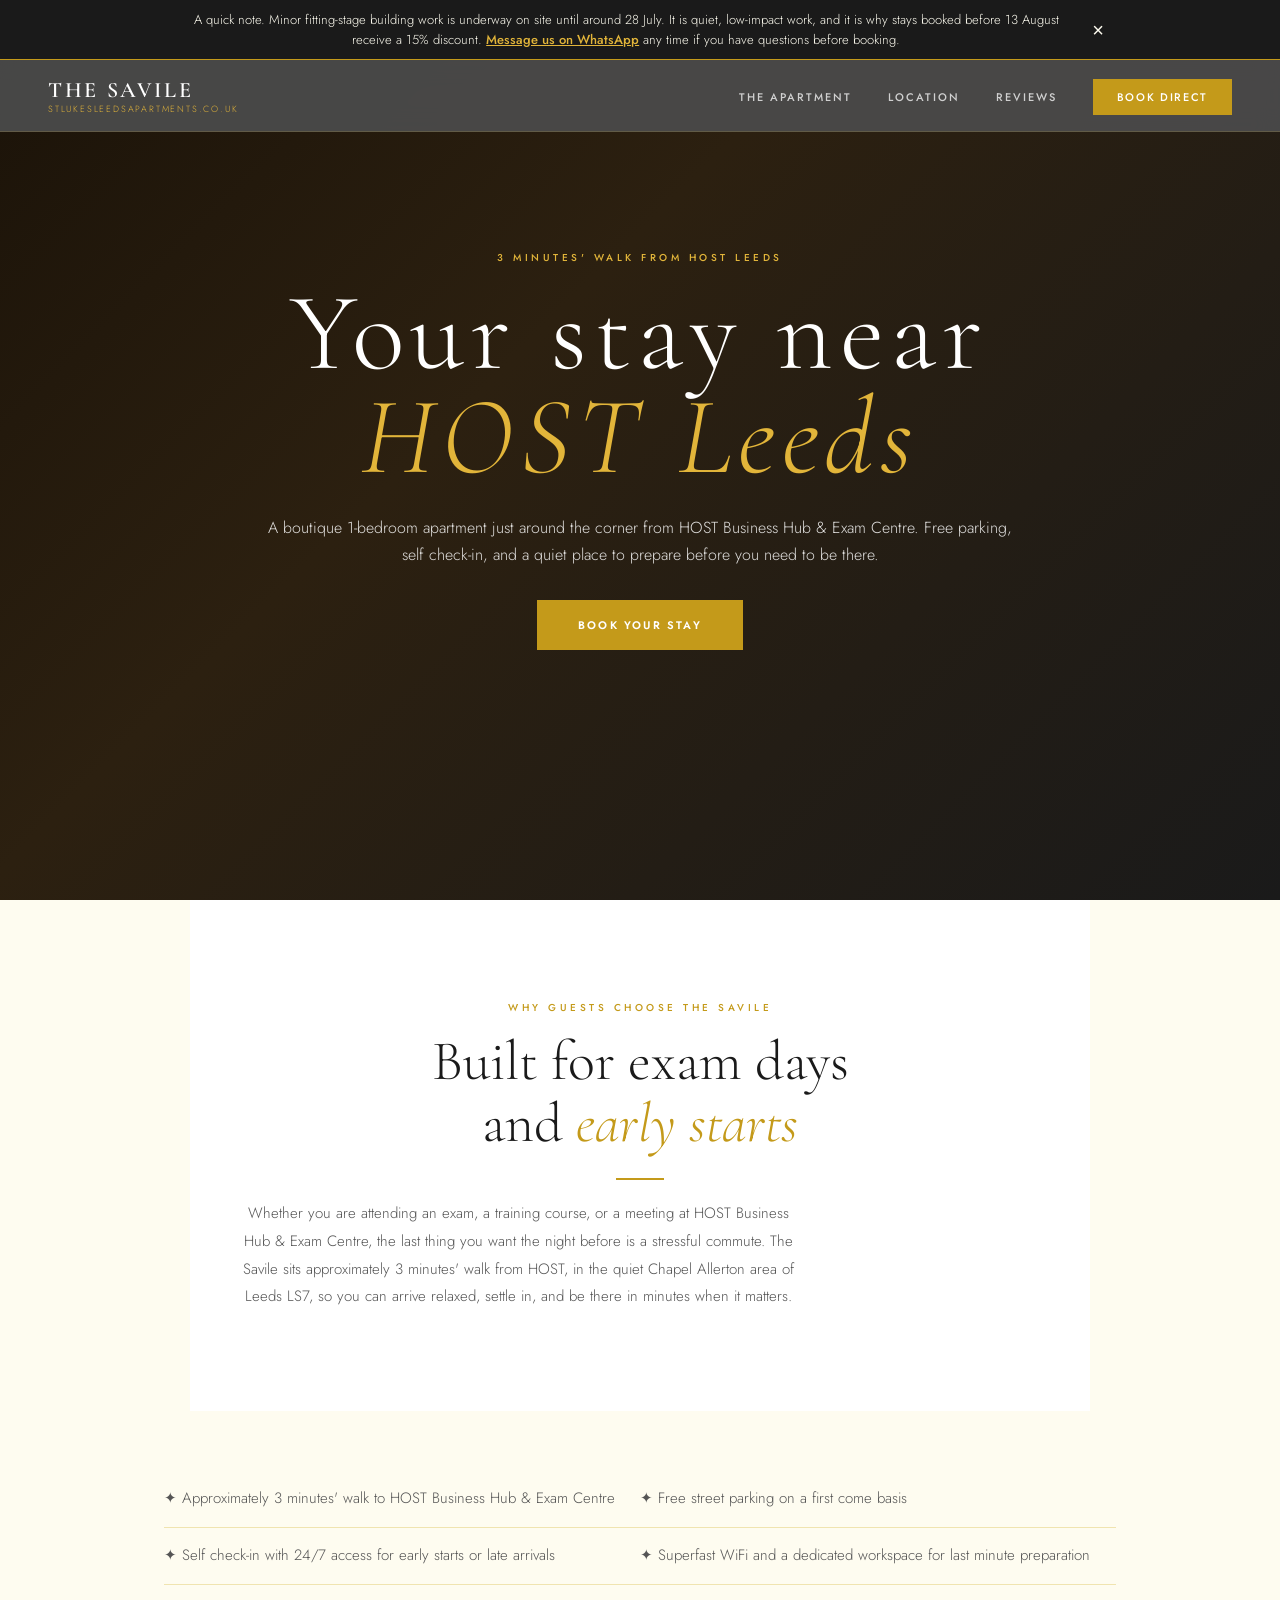
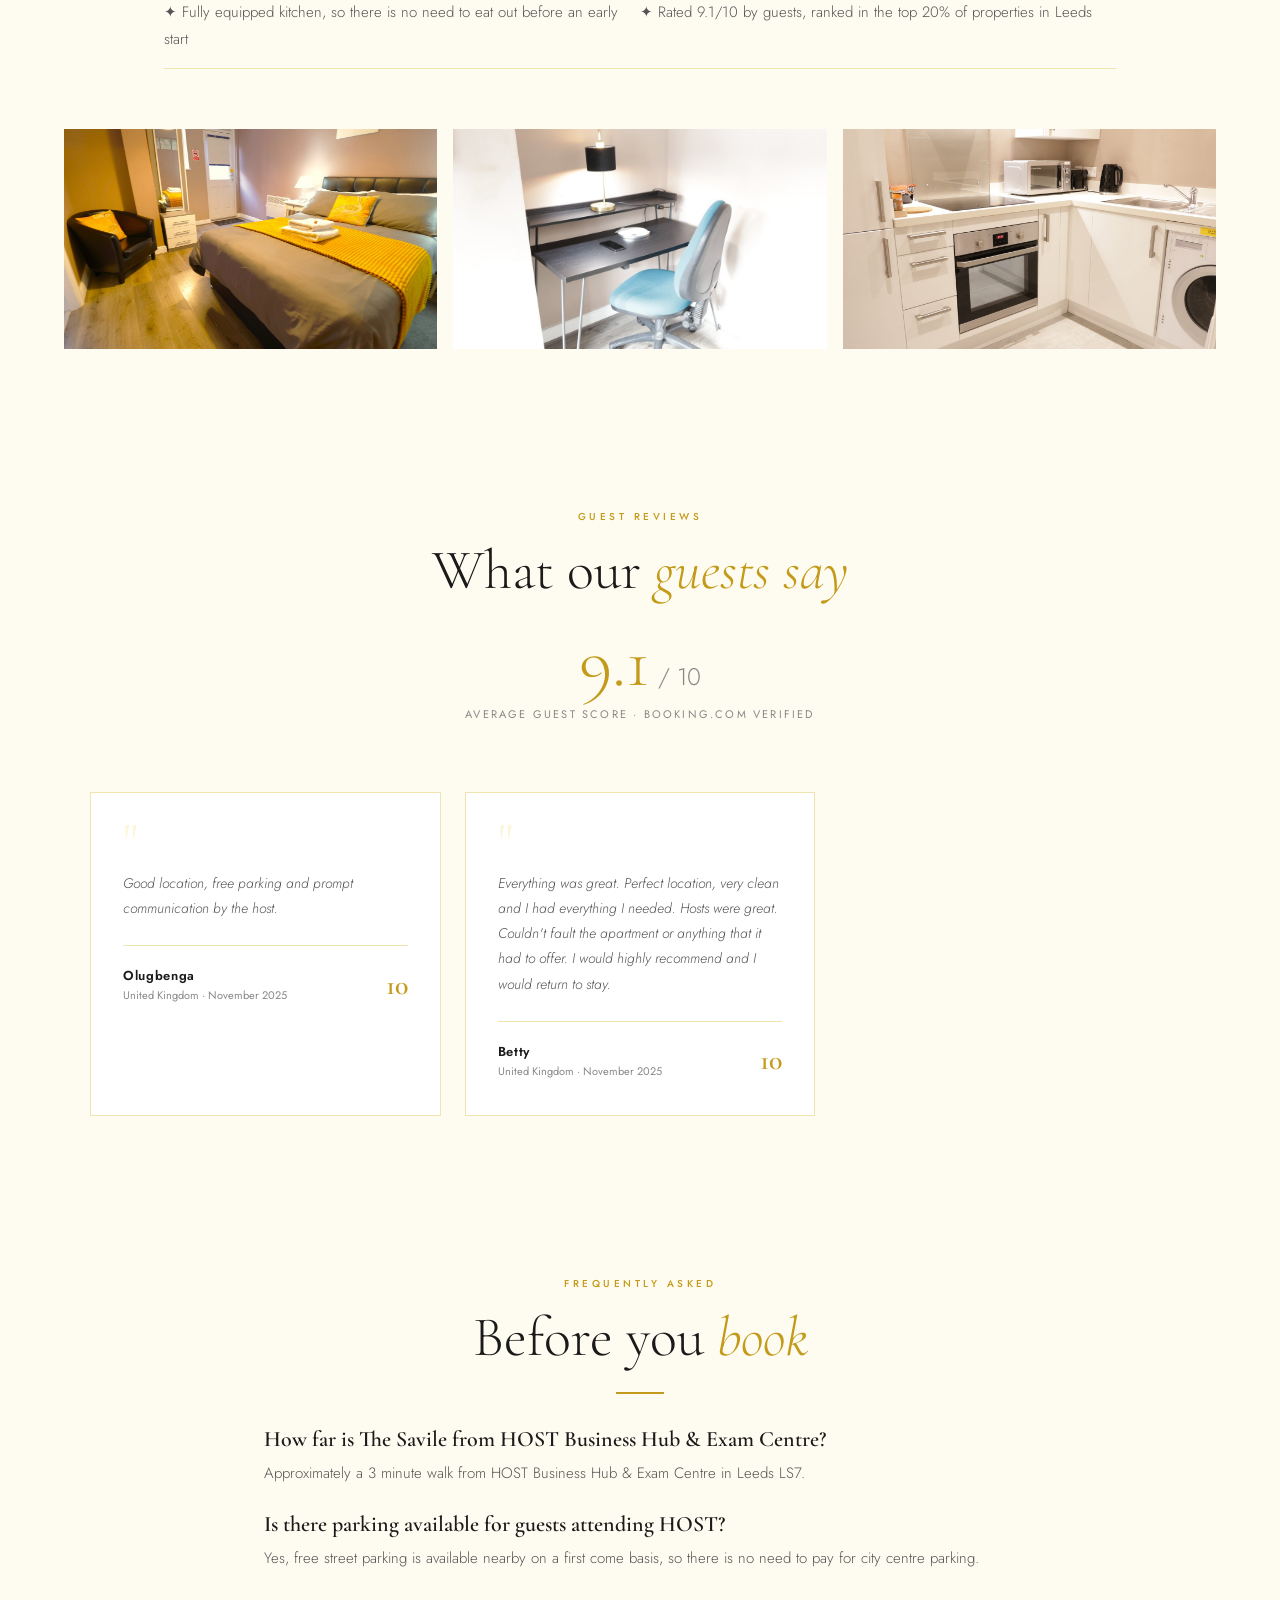
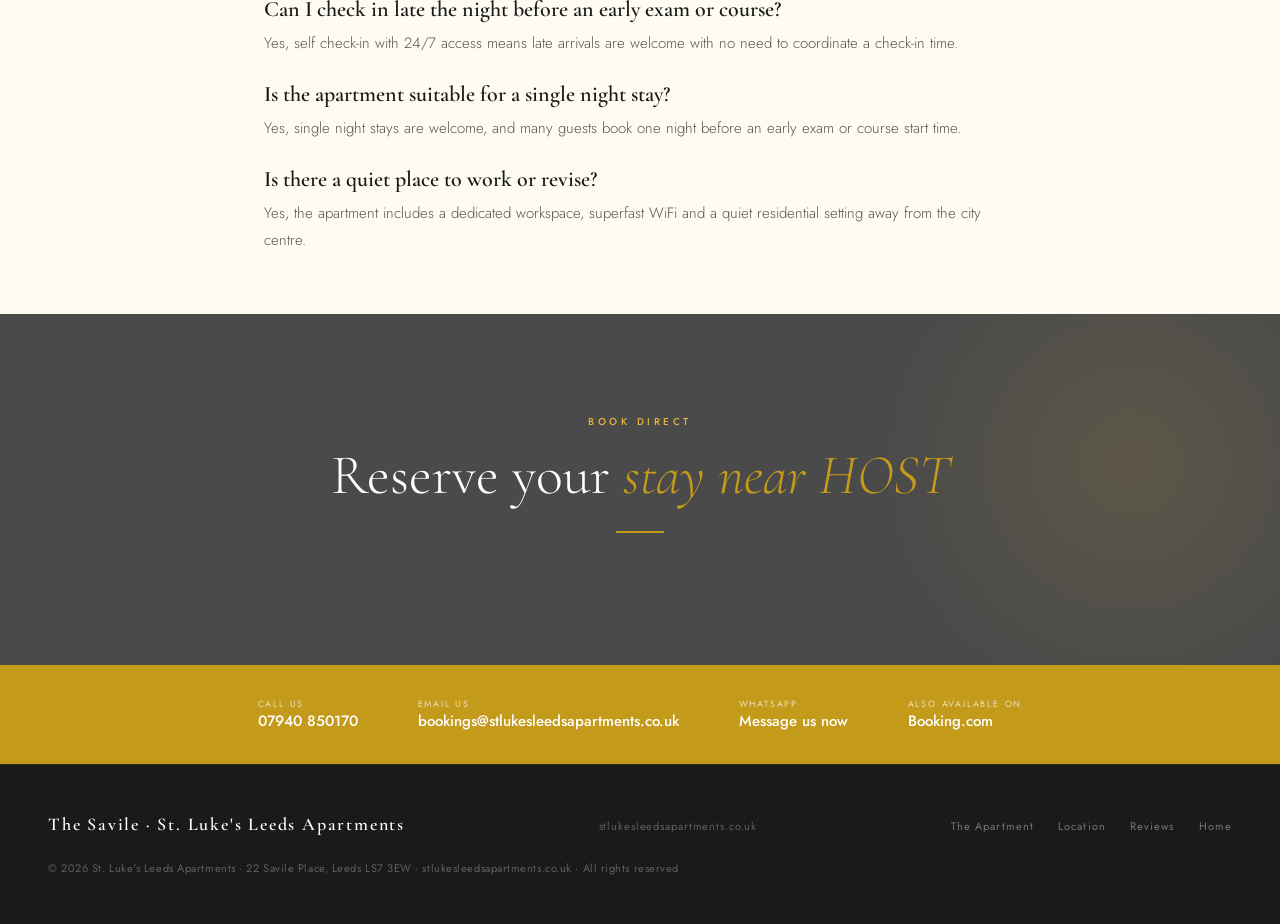
==== host-leeds-accommodation.html @ 324cbce0 "Add files via upload" ====
<!DOCTYPE html>
<html lang="en">
<head>
<meta charset="UTF-8">
<meta name="viewport" content="width=device-width, initial-scale=1.0">
<meta name="google-site-verification" content="F4OeQBArFEx5T6tCrjqbGAZXtgonyizNaEL13MpQkyQ" />
<link rel="canonical" href="https://www.stlukesleedsapartments.co.uk/host-leeds-accommodation.html">
<meta name="robots" content="index, follow">
<meta property="og:title" content="Best Apartment Near HOST Leeds | The Savile">
<meta property="og:description" content="Boutique 1-bed apartment just 3 minutes' walk from HOST Business Hub & Exam Centre, Leeds. Free parking, self check-in, superfast WiFi. Book direct for the best rate.">
<meta property="og:type" content="website">
<meta property="og:url" content="https://www.stlukesleedsapartments.co.uk/host-leeds-accommodation.html">
<meta property="og:image" content="https://www.stlukesleedsapartments.co.uk/images/hero.jpg">
<meta name="twitter:card" content="summary_large_image">
<meta name="twitter:title" content="Best Apartment Near HOST Leeds | The Savile">
<meta name="twitter:description" content="3 minutes' walk from HOST Business Hub & Exam Centre. Free parking, self check-in. Book direct.">
<meta name="keywords" content="accommodation near HOST Leeds, apartment near HOST Business Hub, HOST exam centre Leeds accommodation, Leeds LS7 apartment, The Savile Leeds">
<title>Best Apartment Near HOST Leeds | Free Parking | The Savile</title>
<meta name="description" content="Staying at HOST Business Hub & Exam Centre in Leeds? The Savile is a boutique 1-bed apartment 3 minutes' walk away, with free parking, self check-in and superfast WiFi. Book direct for the best rate.">
<link rel="preconnect" href="https://fonts.googleapis.com">
<link href="https://fonts.googleapis.com/css2?family=Cormorant+Garamond:ital,wght@0,300;0,400;0,600;0,700;1,300;1,400&family=Jost:wght@300;400;500;600&display=swap" rel="stylesheet">
<link rel="stylesheet" href="styles.css">
<script type="application/ld+json">
{
  "@context": "https://schema.org",
  "@type": "FAQPage",
  "mainEntity": [
    {
      "@type": "Question",
      "name": "How far is The Savile from HOST Business Hub & Exam Centre?",
      "acceptedAnswer": { "@type": "Answer", "text": "The Savile is approximately a 3 minute walk from HOST Business Hub & Exam Centre in Leeds LS7." }
    },
    {
      "@type": "Question",
      "name": "Is there parking available for guests attending HOST?",
      "acceptedAnswer": { "@type": "Answer", "text": "Yes, free street parking is available nearby on a first come basis, so there is no need to pay for a car park in the city centre." }
    },
    {
      "@type": "Question",
      "name": "Can I check in late the night before an early exam or course at HOST?",
      "acceptedAnswer": { "@type": "Answer", "text": "Yes, The Savile uses self check-in with 24/7 access, so late arrivals are welcome and there is no need to coordinate a check-in time with a host." }
    },
    {
      "@type": "Question",
      "name": "Is the apartment suitable for a single night stay before a course or exam?",
      "acceptedAnswer": { "@type": "Answer", "text": "Yes, single night stays are welcome. Many guests book one night before an early exam or course start time at HOST or nearby training providers." }
    },
    {
      "@type": "Question",
      "name": "Is there a quiet place to work or revise in the apartment?",
      "acceptedAnswer": { "@type": "Answer", "text": "Yes, the apartment includes a dedicated workspace, superfast WiFi and a quiet residential setting away from the city centre, making it suitable for last minute revision or remote work." }
    }
  ]
}
</script>
<script type="application/ld+json">
{
  "@context": "https://schema.org",
  "@type": "BreadcrumbList",
  "itemListElement": [
    { "@type": "ListItem", "position": 1, "name": "The Savile Leeds", "item": "https://www.stlukesleedsapartments.co.uk" },
    { "@type": "ListItem", "position": 2, "name": "Accommodation near HOST Leeds", "item": "https://www.stlukesleedsapartments.co.uk/host-leeds-accommodation.html" }
  ]
}
</script>
</head>
<body>

<!-- RENOVATION NOTICE BANNER -->
<div class="renovation-banner" id="renovationBanner">
  <p>A quick note. Minor fitting-stage building work is underway on site until around 28 July. It is quiet, low-impact work, and it is why stays booked before 13 August receive a 15% discount. <a href="https://wa.me/447940850170">Message us on WhatsApp</a> any time if you have questions before booking.</p>
  <button class="renovation-banner-close" onclick="closeRenovationBanner()" aria-label="Close notice">&times;</button>
</div>

<!-- NAVIGATION -->
<nav>
  <div class="nav-brand">
    <span class="nav-brand-main">The Savile</span>
    <span class="nav-brand-sub">stlukesleedsapartments.co.uk</span>
  </div>
  <ul class="nav-links">
    <li><a href="index.html#about">The Apartment</a></li>
    <li><a href="index.html#location">Location</a></li>
    <li><a href="index.html#reviews">Reviews</a></li>
    <li><a href="#book" class="nav-cta">Book Direct</a></li>
  </ul>
</nav>

<!-- HERO -->
<section class="hero" id="home">
  <div class="hero-bg"></div>
  <div style="position:relative;z-index:2;text-align:center;max-width:800px;padding:0 24px;">
    <p class="section-eyebrow" style="color:var(--gold-light);">3 Minutes' Walk From HOST Leeds</p>
    <h1 class="hero-title">Your stay near<br><em>HOST Leeds</em></h1>
    <p style="font-size:16px;font-weight:300;color:rgba(255,255,255,0.85);margin-top:20px;line-height:1.7;">A boutique 1-bedroom apartment just around the corner from HOST Business Hub &amp; Exam Centre. Free parking, self check-in, and a quiet place to prepare before you need to be there.</p>
    <a href="#book" class="btn-primary" style="margin-top:32px;display:inline-block;">Book Your Stay</a>
  </div>
</section>

<!-- INTRO -->
<div class="about" id="about" style="grid-template-columns:1fr;max-width:900px;margin:0 auto;text-align:center;">
  <div>
    <p class="section-eyebrow">Why Guests Choose The Savile</p>
    <h2 class="section-title">Built for exam days<br>and <em>early starts</em></h2>
    <div class="gold-rule" style="margin:20px auto;"></div>
    <p class="section-body">Whether you are attending an exam, a training course, or a meeting at HOST Business Hub &amp; Exam Centre, the last thing you want the night before is a stressful commute. The Savile sits approximately 3 minutes' walk from HOST, in the quiet Chapel Allerton area of Leeds LS7, so you can arrive relaxed, settle in, and be there in minutes when it matters.</p>
  </div>
</div>

<!-- BENEFITS -->
<section style="max-width:1000px;margin:0 auto;padding:60px 24px;">
  <ul style="list-style:none;padding:0;margin:0;display:grid;grid-template-columns:repeat(2,1fr);gap:0;">
    <li style="font-size:15px;font-weight:300;line-height:1.85;color:var(--mid);padding:14px 0;border-bottom:1px solid var(--border);">✦ Approximately 3 minutes' walk to HOST Business Hub &amp; Exam Centre</li>
    <li style="font-size:15px;font-weight:300;line-height:1.85;color:var(--mid);padding:14px 0;border-bottom:1px solid var(--border);">✦ Free street parking on a first come basis</li>
    <li style="font-size:15px;font-weight:300;line-height:1.85;color:var(--mid);padding:14px 0;border-bottom:1px solid var(--border);">✦ Self check-in with 24/7 access for early starts or late arrivals</li>
    <li style="font-size:15px;font-weight:300;line-height:1.85;color:var(--mid);padding:14px 0;border-bottom:1px solid var(--border);">✦ Superfast WiFi and a dedicated workspace for last minute preparation</li>
    <li style="font-size:15px;font-weight:300;line-height:1.85;color:var(--mid);padding:14px 0;border-bottom:1px solid var(--border);">✦ Fully equipped kitchen, so there is no need to eat out before an early start</li>
    <li style="font-size:15px;font-weight:300;line-height:1.85;color:var(--mid);padding:14px 0;border-bottom:1px solid var(--border);">✦ Rated 9.1/10 by guests, ranked in the top 20% of properties in Leeds</li>
  </ul>
</section>

<!-- GALLERY STRIP -->
<section style="max-width:1200px;margin:0 auto;padding:0 24px 60px;">
  <div style="display:grid;grid-template-columns:repeat(3,1fr);gap:16px;">
    <img src="images/gallery-bedroom.jpg" alt="Bedroom at The Savile Leeds" style="width:100%;height:220px;object-fit:cover;">
    <img src="images/gallery-workspace.jpg" alt="Workspace at The Savile Leeds" style="width:100%;height:220px;object-fit:cover;">
    <img src="images/gallery-kitchen.jpg" alt="Kitchen at The Savile Leeds" style="width:100%;height:220px;object-fit:cover;">
  </div>
</section>

<!-- REVIEWS SNIPPET -->
<section class="reviews-section" id="reviews">
  <div class="reviews-header">
    <p class="section-eyebrow">Guest Reviews</p>
    <h2 class="section-title">What our <em>guests say</em></h2>
    <div class="reviews-score">
      <span class="reviews-score-num">9.1</span>
      <span class="reviews-score-max">/ 10</span>
    </div>
    <p class="reviews-label">Average Guest Score · Booking.com Verified</p>
  </div>
  <div class="reviews-grid">
    <div class="review-card">
      <span class="review-quote">"</span>
      <p class="review-text">Good location, free parking and prompt communication by the host.</p>
      <div class="review-footer">
        <div>
          <div class="review-author">Olugbenga</div>
          <div class="review-meta">United Kingdom · November 2025</div>
        </div>
        <div class="review-score">10</div>
      </div>
    </div>
    <div class="review-card">
      <span class="review-quote">"</span>
      <p class="review-text">Everything was great. Perfect location, very clean and I had everything I needed. Hosts were great. Couldn't fault the apartment or anything that it had to offer. I would highly recommend and I would return to stay.</p>
      <div class="review-footer">
        <div>
          <div class="review-author">Betty</div>
          <div class="review-meta">United Kingdom · November 2025</div>
        </div>
        <div class="review-score">10</div>
      </div>
    </div>
  </div>
</section>

<!-- FAQ -->
<section style="max-width:800px;margin:0 auto;padding:60px 24px;">
  <p class="section-eyebrow" style="text-align:center;">Frequently Asked</p>
  <h2 class="section-title" style="text-align:center;">Before you <em>book</em></h2>
  <div class="gold-rule" style="margin:20px auto 32px;"></div>

  <div style="margin-bottom:24px;">
    <h3 style="font-family:'Cormorant Garamond',serif;font-size:22px;font-weight:600;color:var(--dark);margin-bottom:8px;">How far is The Savile from HOST Business Hub &amp; Exam Centre?</h3>
    <p style="font-size:15px;font-weight:300;line-height:1.8;color:var(--mid);">Approximately a 3 minute walk from HOST Business Hub &amp; Exam Centre in Leeds LS7.</p>
  </div>
  <div style="margin-bottom:24px;">
    <h3 style="font-family:'Cormorant Garamond',serif;font-size:22px;font-weight:600;color:var(--dark);margin-bottom:8px;">Is there parking available for guests attending HOST?</h3>
    <p style="font-size:15px;font-weight:300;line-height:1.8;color:var(--mid);">Yes, free street parking is available nearby on a first come basis, so there is no need to pay for city centre parking.</p>
  </div>
  <div style="margin-bottom:24px;">
    <h3 style="font-family:'Cormorant Garamond',serif;font-size:22px;font-weight:600;color:var(--dark);margin-bottom:8px;">Can I check in late the night before an early exam or course?</h3>
    <p style="font-size:15px;font-weight:300;line-height:1.8;color:var(--mid);">Yes, self check-in with 24/7 access means late arrivals are welcome with no need to coordinate a check-in time.</p>
  </div>
  <div style="margin-bottom:24px;">
    <h3 style="font-family:'Cormorant Garamond',serif;font-size:22px;font-weight:600;color:var(--dark);margin-bottom:8px;">Is the apartment suitable for a single night stay?</h3>
    <p style="font-size:15px;font-weight:300;line-height:1.8;color:var(--mid);">Yes, single night stays are welcome, and many guests book one night before an early exam or course start time.</p>
  </div>
  <div>
    <h3 style="font-family:'Cormorant Garamond',serif;font-size:22px;font-weight:600;color:var(--dark);margin-bottom:8px;">Is there a quiet place to work or revise?</h3>
    <p style="font-size:15px;font-weight:300;line-height:1.8;color:var(--mid);">Yes, the apartment includes a dedicated workspace, superfast WiFi and a quiet residential setting away from the city centre.</p>
  </div>
</section>

<!-- BOOKING -->
<section class="booking-section" id="book">
  <div class="booking-inner">
    <p class="section-eyebrow">Book Direct</p>
    <h2 class="section-title" style="color:var(--white);">Reserve your <em>stay near HOST</em></h2>
    <div class="gold-rule" style="margin:20px auto 32px;"></div>
    <div id="apartmentIframeAll"><script type="text/javascript" src="https://login.smoobu.com/js/Settings/BookingToolIframe.js"></script><script>BookingToolIframe.initialize({"url": "https://login.smoobu.com/en/booking-tool/iframe/1737942", "baseUrl": "https://login.smoobu.com", "target": "#apartmentIframeAll"})</script></div>
  </div>
</section>

<!-- CONTACT BAR -->
<div class="contact-bar">
  <a href="tel:07940850170" class="contact-item">
    <div>
      <span class="contact-item-label">Call us</span>
      <span class="contact-item-value">07940 850170</span>
    </div>
  </a>
  <a href="mailto:bookings@stlukesleedsapartments.co.uk" class="contact-item">
    <div>
      <span class="contact-item-label">Email us</span>
      <span class="contact-item-value">bookings@stlukesleedsapartments.co.uk</span>
    </div>
  </a>
  <a href="https://wa.me/447940850170" class="contact-item">
    <div>
      <span class="contact-item-label">WhatsApp</span>
      <span class="contact-item-value">Message us now</span>
    </div>
  </a>
  <a href="https://www.booking.com/hotel/gb/luxury-apartment-leeds-your-stay.en-gb.html" target="_blank" class="contact-item">
    <div>
      <span class="contact-item-label">Also available on</span>
      <span class="contact-item-value">Booking.com</span>
    </div>
  </a>
</div>

<!-- FOOTER -->
<footer>
  <div class="footer-brand">The Savile · St. Luke's Leeds Apartments</div>
  <div style="font-size:11px;color:rgba(255,255,255,0.3);margin-top:4px;letter-spacing:0.08em;">stlukesleedsapartments.co.uk</div>
  <ul class="footer-links">
    <li><a href="index.html#about">The Apartment</a></li>
    <li><a href="index.html#location">Location</a></li>
    <li><a href="index.html#reviews">Reviews</a></li>
    <li><a href="index.html">Home</a></li>
  </ul>
  <p class="footer-copy">&copy; 2026 St. Luke's Leeds Apartments · 22 Savile Place, Leeds LS7 3EW · stlukesleedsapartments.co.uk · All rights reserved</p>
</footer>

<script>
  function closeRenovationBanner() {
    const banner = document.getElementById('renovationBanner');
    if (banner) banner.style.display = 'none';
    const navEl = document.querySelector('nav');
    if (navEl) navEl.style.top = '0';
    try { localStorage.setItem('renovationBannerDismissed', 'true'); } catch (e) {}
  }
  document.addEventListener('DOMContentLoaded', function () {
    const banner = document.getElementById('renovationBanner');
    if (!banner) return;
    let dismissed = false;
    try { dismissed = localStorage.getItem('renovationBannerDismissed') === 'true'; } catch (e) {}
    if (dismissed) { banner.style.display = 'none'; return; }
    const navEl = document.querySelector('nav');
    if (navEl) navEl.style.top = banner.offsetHeight + 'px';
  });
</script>
</body>
</html>
---- styles.css ----
:root {
    --gold: #C49A1A;
    --gold-light: #E2B53A;
    --gold-pale: #FDF5DC;
    --dark: #1A1A1A;
    --charcoal: #4A4A4A;
    --mid: #555;
    --light: #888;
    --cream: #FEFCF0;
    --white: #FFFFFF;
    --border: #F0E4B0;
  }

  * { margin: 0; padding: 0; box-sizing: border-box; }

  html { scroll-behavior: smooth; }

  body {
    font-family: 'Jost', sans-serif;
    background: var(--cream);
    color: var(--dark);
    overflow-x: hidden;
  }

  /* ── NAVIGATION ── */
  .renovation-banner {
    position: fixed;
    top: 0; left: 0; right: 0;
    z-index: 200;
    background: var(--dark);
    border-bottom: 1px solid var(--gold);
    padding: 10px 48px;
    display: flex;
    align-items: center;
    justify-content: center;
    gap: 16px;
  }

  .renovation-banner p {
    color: var(--cream);
    font-size: 13px;
    font-weight: 300;
    line-height: 1.5;
    text-align: center;
    max-width: 900px;
    margin: 0;
  }

  .renovation-banner a {
    color: var(--gold-light);
    font-weight: 500;
    text-decoration: underline;
  }

  .renovation-banner-close {
    background: none;
    border: none;
    color: var(--cream);
    font-size: 20px;
    line-height: 1;
    cursor: pointer;
    flex-shrink: 0;
    padding: 0;
  }

  @media (max-width: 900px) {
    .renovation-banner { padding: 10px 16px; }
    .renovation-banner p { font-size: 12px; }
  }

  nav {
    position: fixed;
    top: 0; left: 0; right: 0;
    z-index: 100;
    padding: 0 48px;
    height: 72px;
    display: flex;
    align-items: center;
    justify-content: space-between;
    background: rgba(74,74,74,0.95);
    backdrop-filter: blur(12px);
    border-bottom: 1px solid rgba(201,168,76,0.2);
  }

  .nav-brand {
    display: flex;
    flex-direction: column;
    line-height: 1;
  }

  .nav-brand-main {
    font-family: 'Cormorant Garamond', serif;
    font-size: 22px;
    font-weight: 600;
    color: var(--white);
    letter-spacing: 0.12em;
    text-transform: uppercase;
  }

  .nav-brand-sub {
    font-family: 'Jost', sans-serif;
    font-size: 9px;
    font-weight: 300;
    color: var(--gold-light);
    letter-spacing: 0.2em;
    text-transform: uppercase;
    margin-top: 3px;
  }

  .nav-links {
    display: flex;
    gap: 36px;
    list-style: none;
    align-items: center;
  }

  .nav-links a {
    font-size: 11px;
    font-weight: 500;
    letter-spacing: 0.18em;
    text-transform: uppercase;
    color: rgba(255,255,255,0.75);
    text-decoration: none;
    transition: color 0.3s;
  }

  .nav-links a:hover { color: var(--gold-light); }

  .nav-cta {
    background: var(--gold) !important;
    color: var(--white) !important;
    padding: 10px 24px !important;
    letter-spacing: 0.15em !important;
    transition: background 0.3s !important;
  }

  .nav-cta:hover { background: var(--gold-light) !important; }

  /* ── HERO ── */
  .hero {
    height: 100vh;
    min-height: 700px;
    position: relative;
    display: flex;
    align-items: center;
    justify-content: center;
    overflow: hidden;
    background: var(--charcoal);
  }

  .hero-bg {
    position: absolute;
    inset: 0;
    background: linear-gradient(135deg, #1a1208 0%, #2c2010 40%, #1a1a1a 100%);
  }

  .hero-img {
    position: absolute;
    inset: 0;
    width: 100%;
    height: 100%;
    object-fit: cover;
    opacity: 0.45;
  }

  .hero-img-placeholder {
    position: absolute;
    inset: 0;
    background: linear-gradient(135deg, #2C1F05 0%, #3D2B0A 50%, #1A1208 100%);
    display: flex;
    align-items: center;
    justify-content: center;
    color: rgba(201,168,76,0.3);
    font-family: 'Jost', sans-serif;
    font-size: 13px;
    letter-spacing: 0.2em;
    text-transform: uppercase;
  }

  .hero-overlay {
    position: absolute;
    inset: 0;
    background: linear-gradient(to bottom, rgba(26,18,8,0.3) 0%, rgba(26,18,8,0.6) 100%);
  }

  .hero-content {
    position: relative;
    text-align: center;
    padding: 0 24px;
    animation: fadeUp 1.2s ease forwards;
  }

  @keyframes fadeUp {
    from { opacity: 0; transform: translateY(30px); }
    to { opacity: 1; transform: translateY(0); }
  }

  .hero-eyebrow {
    font-size: 10px;
    font-weight: 500;
    letter-spacing: 0.35em;
    text-transform: uppercase;
    color: var(--gold-light);
    margin-bottom: 20px;
  }

  .hero-title {
    font-family: 'Cormorant Garamond', serif;
    font-size: clamp(56px, 9vw, 110px);
    font-weight: 300;
    color: var(--white);
    line-height: 0.95;
    letter-spacing: 0.06em;
    margin-bottom: 24px;
  }

  .hero-title em {
    font-style: italic;
    color: var(--gold-light);
  }

  .hero-subtitle {
    font-size: 13px;
    font-weight: 300;
    letter-spacing: 0.15em;
    color: rgba(255,255,255,0.7);
    margin-bottom: 48px;
    text-transform: uppercase;
  }

  .hero-actions {
    display: flex;
    gap: 16px;
    justify-content: center;
    flex-wrap: wrap;
  }

  .btn-primary {
    display: inline-block;
    padding: 16px 40px;
    background: var(--gold);
    color: var(--white);
    font-size: 11px;
    font-weight: 600;
    letter-spacing: 0.2em;
    text-transform: uppercase;
    text-decoration: none;
    transition: all 0.3s;
    border: 1px solid var(--gold);
  }

  .btn-primary:hover {
    background: var(--gold-light);
    border-color: var(--gold-light);
    transform: translateY(-2px);
  }

  .btn-outline {
    display: inline-block;
    padding: 16px 40px;
    background: transparent;
    color: var(--white);
    font-size: 11px;
    font-weight: 500;
    letter-spacing: 0.2em;
    text-transform: uppercase;
    text-decoration: none;
    border: 1px solid rgba(255,255,255,0.4);
    transition: all 0.3s;
  }

  .btn-outline:hover {
    border-color: var(--gold-light);
    color: var(--gold-light);
  }

  .hero-scroll {
    position: absolute;
    bottom: 40px;
    left: 50%;
    transform: translateX(-50%);
    display: flex;
    flex-direction: column;
    align-items: center;
    gap: 8px;
    color: rgba(255,255,255,0.4);
    font-size: 9px;
    letter-spacing: 0.25em;
    text-transform: uppercase;
    animation: scrollBounce 2s infinite;
  }

  @keyframes scrollBounce {
    0%, 100% { transform: translateX(-50%) translateY(0); }
    50% { transform: translateX(-50%) translateY(6px); }
  }

  .hero-scroll-line {
    width: 1px;
    height: 40px;
    background: linear-gradient(to bottom, rgba(201,168,76,0.6), transparent);
  }

  /* ── TRUST BAR ── */
  .trust-bar {
    background: var(--dark);
    padding: 20px 48px;
    display: flex;
    justify-content: center;
    gap: 60px;
    flex-wrap: wrap;
    border-bottom: 1px solid rgba(201,168,76,0.15);
  }

  .trust-item {
    display: flex;
    align-items: center;
    gap: 10px;
    color: rgba(255,255,255,0.7);
    font-size: 11px;
    letter-spacing: 0.12em;
    text-transform: uppercase;
  }

  .trust-item-icon {
    color: var(--gold-light);
    font-size: 16px;
  }

  /* ── SECTIONS ── */
  section { padding: 100px 48px; }

  .section-eyebrow {
    font-size: 10px;
    font-weight: 500;
    letter-spacing: 0.35em;
    text-transform: uppercase;
    color: var(--gold);
    margin-bottom: 16px;
  }

  .section-title {
    font-family: 'Cormorant Garamond', serif;
    font-size: clamp(36px, 5vw, 56px);
    font-weight: 300;
    color: var(--dark);
    line-height: 1.1;
    margin-bottom: 24px;
  }

  .section-title em { font-style: italic; color: var(--gold); }

  .section-body {
    font-size: 15px;
    font-weight: 300;
    line-height: 1.85;
    color: var(--mid);
    max-width: 560px;
  }

  .gold-rule {
    width: 48px;
    height: 2px;
    background: var(--gold);
    margin: 24px 0;
  }

  /* ── ABOUT ── */
  .about {
    background: var(--white);
    display: grid;
    grid-template-columns: 1fr 1fr;
    gap: 80px;
    align-items: center;
    max-width: 1200px;
    margin: 0 auto;
    padding: 100px 48px;
  }

  .about-images {
    position: relative;
    height: 520px;
  }

  .about-img-main {
    position: absolute;
    top: 0; left: 0;
    width: 75%;
    height: 80%;
    object-fit: cover;
    background: linear-gradient(135deg, #E2B53A33, #C49A1A33);
    border: 1px solid var(--border);
  }

  .about-img-accent {
    position: absolute;
    bottom: 0; right: 0;
    width: 55%;
    height: 55%;
    object-fit: cover;
    background: linear-gradient(135deg, #1A1A1A, #4A4A4A);
    border: 3px solid var(--white);
    box-shadow: 0 20px 60px rgba(0,0,0,0.15);
  }

  .about-img-placeholder {
    width: 100%;
    height: 100%;
    display: flex;
    align-items: center;
    justify-content: center;
    color: var(--gold-light);
    font-size: 11px;
    letter-spacing: 0.2em;
    text-transform: uppercase;
    opacity: 0.6;
  }

  .about-badge {
    position: absolute;
    top: 50%;
    right: -20px;
    transform: translateY(-50%);
    background: var(--gold);
    color: var(--white);
    padding: 20px;
    text-align: center;
    min-width: 90px;
  }

  .about-badge-num {
    font-family: 'Cormorant Garamond', serif;
    font-size: 36px;
    font-weight: 600;
    line-height: 1;
    display: block;
  }

  .about-badge-text {
    font-size: 8px;
    letter-spacing: 0.15em;
    text-transform: uppercase;
    opacity: 0.85;
    display: block;
    margin-top: 4px;
  }

  /* ── GALLERY ── */
  .gallery-section {
    background: var(--cream);
    padding: 100px 48px;
  }

  .gallery-header {
    text-align: center;
    max-width: 600px;
    margin: 0 auto 60px;
  }

  .gallery-grid {
    display: grid;
    grid-template-columns: repeat(12, 1fr);
    grid-template-rows: 280px 280px;
    gap: 12px;
    max-width: 1200px;
    margin: 0 auto;
  }

  .gallery-item {
    overflow: hidden;
    position: relative;
    background: var(--border);
    cursor: pointer;
  }

  .gallery-item:nth-child(1) { grid-column: span 5; grid-row: span 2; }
  .gallery-item:nth-child(2) { grid-column: span 4; }
  .gallery-item:nth-child(3) { grid-column: span 3; }
  .gallery-item:nth-child(4) { grid-column: span 3; }
  .gallery-item:nth-child(5) { grid-column: span 4; }
  .gallery-item:nth-child(6) { grid-column: span 6; }
  .gallery-item:nth-child(7) { grid-column: span 6; }

  .gallery-item img {
    width: 100%;
    height: 100%;
    object-fit: cover;
    transition: transform 0.6s ease;
  }

  .gallery-item:hover img { transform: scale(1.05); }

  .gallery-placeholder {
    width: 100%;
    height: 100%;
    display: flex;
    align-items: center;
    justify-content: center;
    flex-direction: column;
    gap: 8px;
    color: var(--light);
    font-size: 10px;
    letter-spacing: 0.2em;
    text-transform: uppercase;
    background: linear-gradient(135deg, #e8dfc8, #f0e8d4);
  }

  .gallery-placeholder-icon { font-size: 28px; opacity: 0.4; }

  /* ── FEATURES ── */
  .features-section {
    background: var(--dark);
    padding: 100px 48px;
  }

  .features-header {
    text-align: center;
    max-width: 600px;
    margin: 0 auto 70px;
  }

  .features-header .section-title { color: var(--white); }
  .features-header .section-eyebrow { color: var(--gold-light); }

  .features-grid {
    display: grid;
    grid-template-columns: repeat(3, 1fr);
    gap: 2px;
    max-width: 1100px;
    margin: 0 auto;
  }

  .feature-card {
    background: rgba(255,255,255,0.03);
    border: 1px solid rgba(201,168,76,0.1);
    padding: 48px 36px;
    transition: all 0.3s;
  }

  .feature-card:hover {
    background: rgba(201,168,76,0.06);
    border-color: rgba(201,168,76,0.3);
  }

  .feature-icon {
    font-size: 32px;
    margin-bottom: 20px;
    display: block;
  }

  .feature-title {
    font-family: 'Cormorant Garamond', serif;
    font-size: 22px;
    font-weight: 600;
    color: var(--white);
    margin-bottom: 12px;
    letter-spacing: 0.02em;
  }

  .feature-desc {
    font-size: 13px;
    font-weight: 300;
    line-height: 1.8;
    color: rgba(255,255,255,0.5);
  }

  /* ── LOCATION ── */
  .location-section {
    background: var(--white);
    padding: 100px 48px;
  }

  .location-inner {
    display: grid;
    grid-template-columns: 1fr 1fr;
    gap: 80px;
    align-items: start;
    max-width: 1200px;
    margin: 0 auto;
  }

  .location-map {
    background: var(--gold-pale);
    height: 420px;
    display: flex;
    align-items: center;
    justify-content: center;
    border: 1px solid var(--border);
    position: relative;
    overflow: hidden;
  }

  .location-map iframe {
    width: 100%;
    height: 100%;
    border: none;
  }

  .nearby-list {
    list-style: none;
    margin-top: 32px;
  }

  .nearby-item {
    display: flex;
    justify-content: space-between;
    align-items: center;
    padding: 16px 0;
    border-bottom: 1px solid var(--border);
    font-size: 14px;
  }

  .nearby-name { font-weight: 500; color: var(--dark); }
  .nearby-time {
    font-size: 12px;
    color: var(--gold);
    font-weight: 500;
    letter-spacing: 0.05em;
  }

  /* ── REVIEWS ── */
  .reviews-section {
    background: var(--cream);
    padding: 100px 48px;
  }

  .reviews-header {
    text-align: center;
    max-width: 600px;
    margin: 0 auto 70px;
  }

  .reviews-score {
    display: flex;
    align-items: baseline;
    justify-content: center;
    gap: 8px;
    margin-bottom: 8px;
  }

  .reviews-score-num {
    font-family: 'Cormorant Garamond', serif;
    font-size: 72px;
    font-weight: 300;
    color: var(--gold);
    line-height: 1;
  }

  .reviews-score-max {
    font-size: 24px;
    color: var(--light);
    font-weight: 300;
  }

  .reviews-label {
    font-size: 11px;
    letter-spacing: 0.2em;
    text-transform: uppercase;
    color: var(--light);
    margin-bottom: 48px;
  }

  .reviews-grid {
    display: grid;
    grid-template-columns: repeat(3, 1fr);
    gap: 24px;
    max-width: 1100px;
    margin: 0 auto;
  }

  .review-card {
    background: var(--white);
    border: 1px solid var(--border);
    padding: 36px 32px;
    position: relative;
    transition: all 0.3s;
  }

  .review-card:hover {
    border-color: var(--gold-light);
    box-shadow: 0 8px 40px rgba(139,105,20,0.08);
    transform: translateY(-4px);
  }

  .review-quote {
    font-family: 'Cormorant Garamond', serif;
    font-size: 52px;
    color: var(--gold-pale);
    line-height: 0.5;
    margin-bottom: 16px;
    display: block;
  }

  .review-text {
    font-size: 14px;
    font-weight: 300;
    line-height: 1.8;
    color: var(--mid);
    margin-bottom: 24px;
    font-style: italic;
  }

  .review-footer {
    display: flex;
    justify-content: space-between;
    align-items: center;
    padding-top: 20px;
    border-top: 1px solid var(--border);
  }

  .review-author {
    font-size: 13px;
    font-weight: 600;
    color: var(--dark);
    letter-spacing: 0.05em;
  }

  .review-meta {
    font-size: 11px;
    color: var(--light);
    margin-top: 2px;
  }

  .review-score {
    font-family: 'Cormorant Garamond', serif;
    font-size: 28px;
    font-weight: 600;
    color: var(--gold);
  }

  /* ── BOOKING ── */
  .booking-section {
    background: var(--charcoal);
    padding: 100px 48px;
    position: relative;
    overflow: hidden;
  }

  .booking-section::before {
    content: '';
    position: absolute;
    top: -100px; right: -100px;
    width: 500px; height: 500px;
    background: radial-gradient(circle, rgba(226,181,58,0.12) 0%, transparent 70%);
    pointer-events: none;
  }

  .booking-inner {
    max-width: 800px;
    margin: 0 auto;
    text-align: center;
  }

  .booking-inner .section-title { color: var(--white); }
  .booking-inner .section-eyebrow { color: var(--gold-light); }
  .booking-inner .section-body {
    color: rgba(255,255,255,0.5);
    margin: 0 auto 48px;
  }

  .booking-price {
    display: flex;
    align-items: baseline;
    justify-content: center;
    gap: 6px;
    margin: 32px 0;
  }

  .booking-price-from {
    font-size: 13px;
    color: rgba(255,255,255,0.4);
    letter-spacing: 0.1em;
    text-transform: uppercase;
  }

  .booking-price-num {
    font-family: 'Cormorant Garamond', serif;
    font-size: 72px;
    font-weight: 300;
    color: var(--gold-light);
    line-height: 1;
  }

  .booking-price-unit {
    font-size: 16px;
    color: rgba(255,255,255,0.4);
  }

  .booking-form {
    background: rgba(255,255,255,0.04);
    border: 1px solid rgba(201,168,76,0.15);
    padding: 48px;
    margin-top: 40px;
    text-align: left;
  }

  .form-grid {
    display: grid;
    grid-template-columns: 1fr 1fr;
    gap: 20px;
    margin-bottom: 20px;
  }

  .form-group {
    display: flex;
    flex-direction: column;
    gap: 8px;
  }

  .form-group.full { grid-column: span 2; }

  .form-label {
    font-size: 10px;
    font-weight: 500;
    letter-spacing: 0.2em;
    text-transform: uppercase;
    color: rgba(255,255,255,0.5);
  }

  .form-input, .form-textarea {
    background: rgba(255,255,255,0.06);
    border: 1px solid rgba(201,168,76,0.2);
    color: var(--white);
    padding: 14px 18px;
    font-family: 'Jost', sans-serif;
    font-size: 14px;
    font-weight: 300;
    outline: none;
    transition: border-color 0.3s;
    width: 100%;
  }

  .form-input:focus, .form-textarea:focus {
    border-color: var(--gold-light);
  }

  .form-input::placeholder, .form-textarea::placeholder {
    color: rgba(255,255,255,0.2);
  }

  .form-textarea { height: 120px; resize: vertical; }

  .form-note {
    font-size: 11px;
    color: rgba(255,255,255,0.3);
    margin-bottom: 24px;
    line-height: 1.6;
  }

  .btn-submit {
    width: 100%;
    padding: 18px;
    background: var(--gold);
    color: var(--white);
    border: none;
    font-family: 'Jost', sans-serif;
    font-size: 11px;
    font-weight: 600;
    letter-spacing: 0.25em;
    text-transform: uppercase;
    cursor: pointer;
    transition: all 0.3s;
  }

  .btn-submit:hover {
    background: var(--gold-light);
    transform: translateY(-2px);
  }

  /* ── CONTACT BAR ── */
  .contact-bar {
    background: var(--gold);
    padding: 32px 48px;
    display: flex;
    justify-content: center;
    align-items: center;
    gap: 60px;
    flex-wrap: wrap;
  }

  .contact-item {
    display: flex;
    align-items: center;
    gap: 12px;
    color: var(--white);
    text-decoration: none;
    transition: opacity 0.3s;
  }

  .contact-item:hover { opacity: 0.8; }

  .contact-item-label {
    font-size: 9px;
    letter-spacing: 0.2em;
    text-transform: uppercase;
    opacity: 0.7;
    display: block;
  }

  .contact-item-value {
    font-size: 15px;
    font-weight: 500;
    display: block;
  }

  /* ── FOOTER ── */
  footer {
    background: var(--dark);
    padding: 48px;
    display: flex;
    justify-content: space-between;
    align-items: center;
    flex-wrap: wrap;
    gap: 24px;
    border-top: 1px solid rgba(201,168,76,0.1);
  }

  .footer-brand {
    font-family: 'Cormorant Garamond', serif;
    font-size: 18px;
    font-weight: 600;
    color: var(--white);
    letter-spacing: 0.1em;
  }

  .footer-copy {
    font-size: 11px;
    color: rgba(255,255,255,0.3);
    letter-spacing: 0.05em;
  }

  .footer-links {
    display: flex;
    gap: 24px;
    list-style: none;
  }

  .footer-links a {
    font-size: 11px;
    color: rgba(255,255,255,0.4);
    text-decoration: none;
    letter-spacing: 0.1em;
    transition: color 0.3s;
  }

  .footer-links a:hover { color: var(--gold-light); }

  /* ── MOBILE ── */
  @media (max-width: 768px) {
    nav { padding: 0 24px; }
    .nav-links { display: none; }
    section { padding: 70px 24px; }
    .about { grid-template-columns: 1fr; padding: 70px 24px; }
    .about-images { height: 320px; }
    .about-badge { display: none; }
    .features-grid { grid-template-columns: 1fr; }
    .gallery-grid { grid-template-columns: 1fr 1fr; grid-template-rows: auto; }
    .gallery-item { grid-column: span 1 !important; grid-row: span 1 !important; height: 200px; }
    .reviews-grid { grid-template-columns: 1fr; }
    .location-inner { grid-template-columns: 1fr; }
    .form-grid { grid-template-columns: 1fr; }
    .form-group.full { grid-column: span 1; }
    .trust-bar { padding: 16px 24px; gap: 20px; }
    .contact-bar { padding: 24px; gap: 24px; }
    footer { padding: 32px 24px; flex-direction: column; text-align: center; }
    .booking-form { padding: 28px 20px; }
  }

  /* ── LIGHTBOX ── */
  .lightbox {
    display: none;
    position: fixed;
    inset: 0;
    background: rgba(0,0,0,0.95);
    z-index: 999;
    align-items: center;
    justify-content: center;
  }

  .lightbox.active { display: flex; }
  .lightbox img { max-width: 80vw; max-height: 85vh; object-fit: contain; }
  .lightbox-close {
    position: absolute;
    top: 24px; right: 32px;
    color: var(--white);
    font-size: 32px;
    cursor: pointer;
    opacity: 0.6;
    transition: opacity 0.3s;
  }
  .lightbox-close:hover { opacity: 1; }
  .lightbox-prev, .lightbox-next {
    position: absolute;
    top: 50%;
    transform: translateY(-50%);
    color: var(--white);
    font-size: 48px;
    cursor: pointer;
    opacity: 0.6;
    transition: opacity 0.3s;
    padding: 20px;
    user-select: none;
  }
  .lightbox-prev { left: 20px; }
  .lightbox-next { right: 20px; }
  .lightbox-prev:hover, .lightbox-next:hover { opacity: 1; }
  .lightbox-counter {
    position: absolute;
    bottom: 24px;
    left: 50%;
    transform: translateX(-50%);
    color: rgba(255,255,255,0.6);
    font-size: 13px;
    letter-spacing: 0.1em;
  }
  .loc-card:hover img { transform: scale(1.06); }
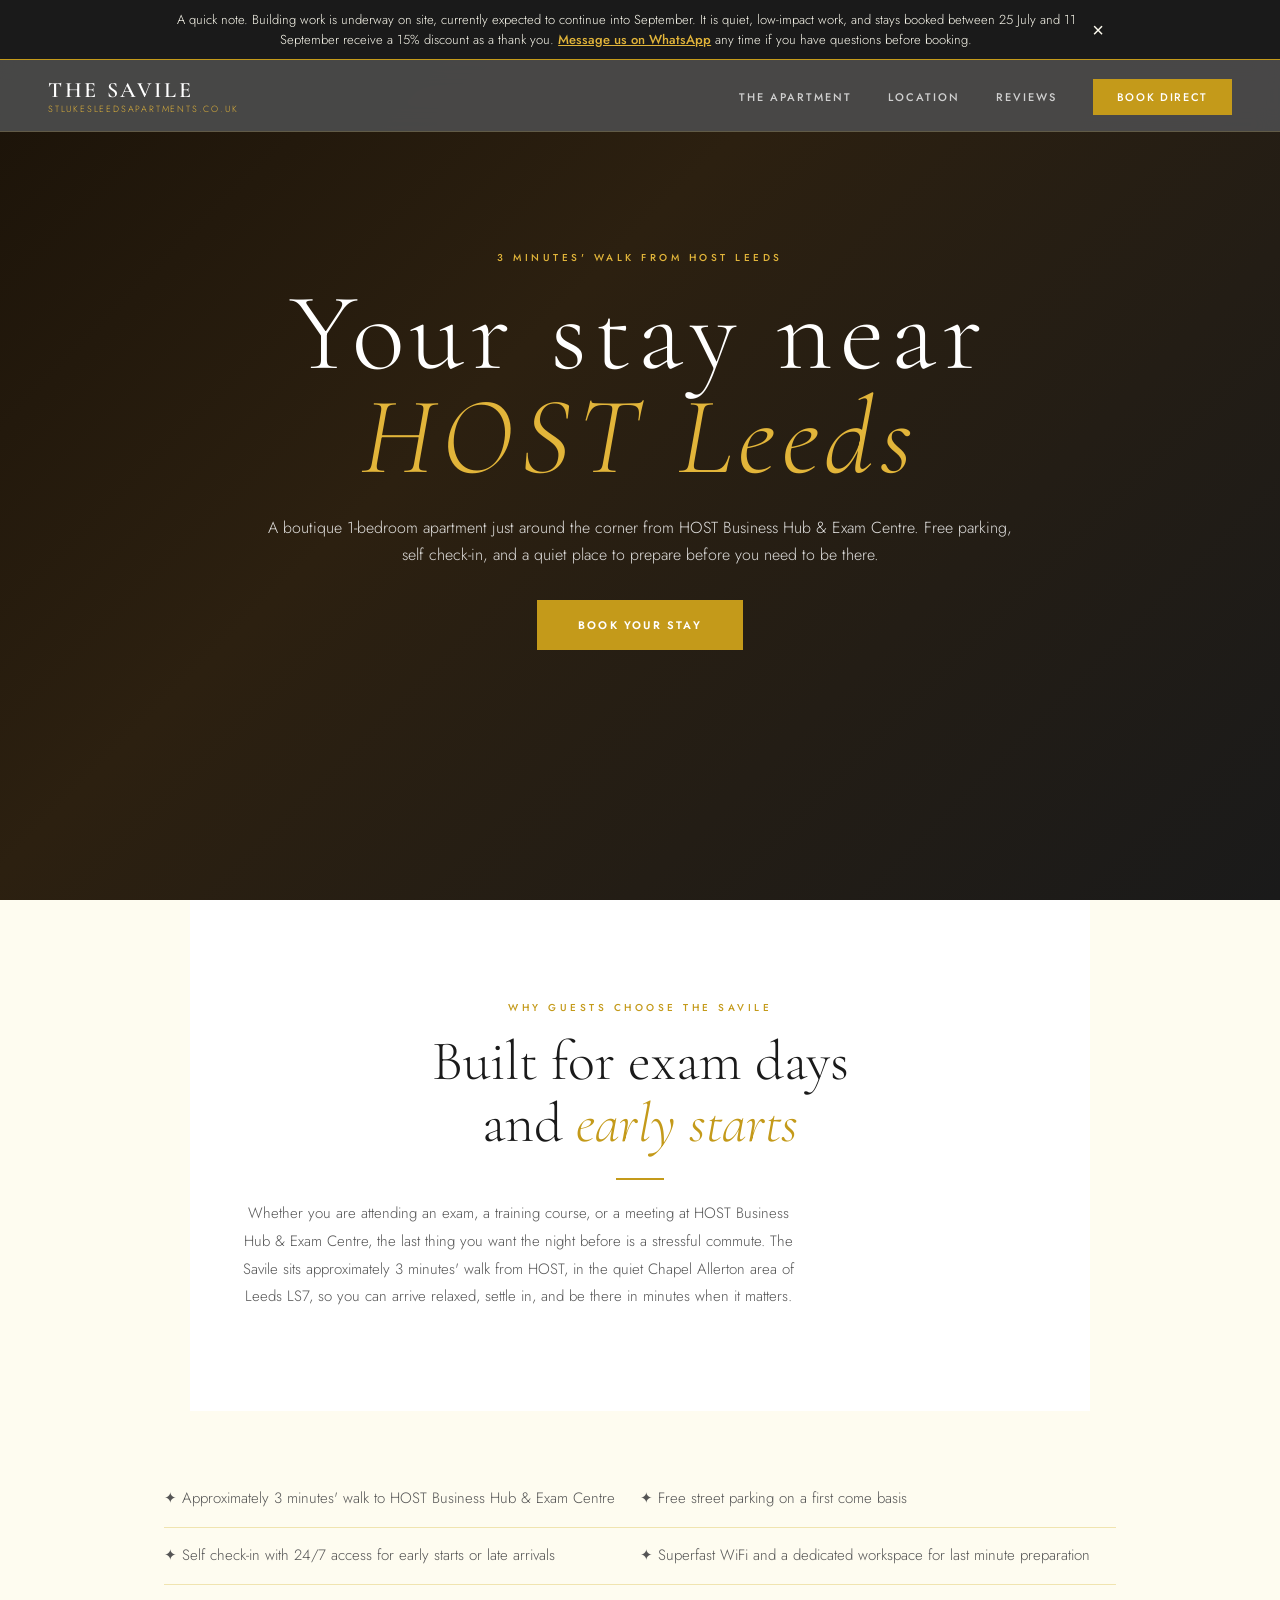
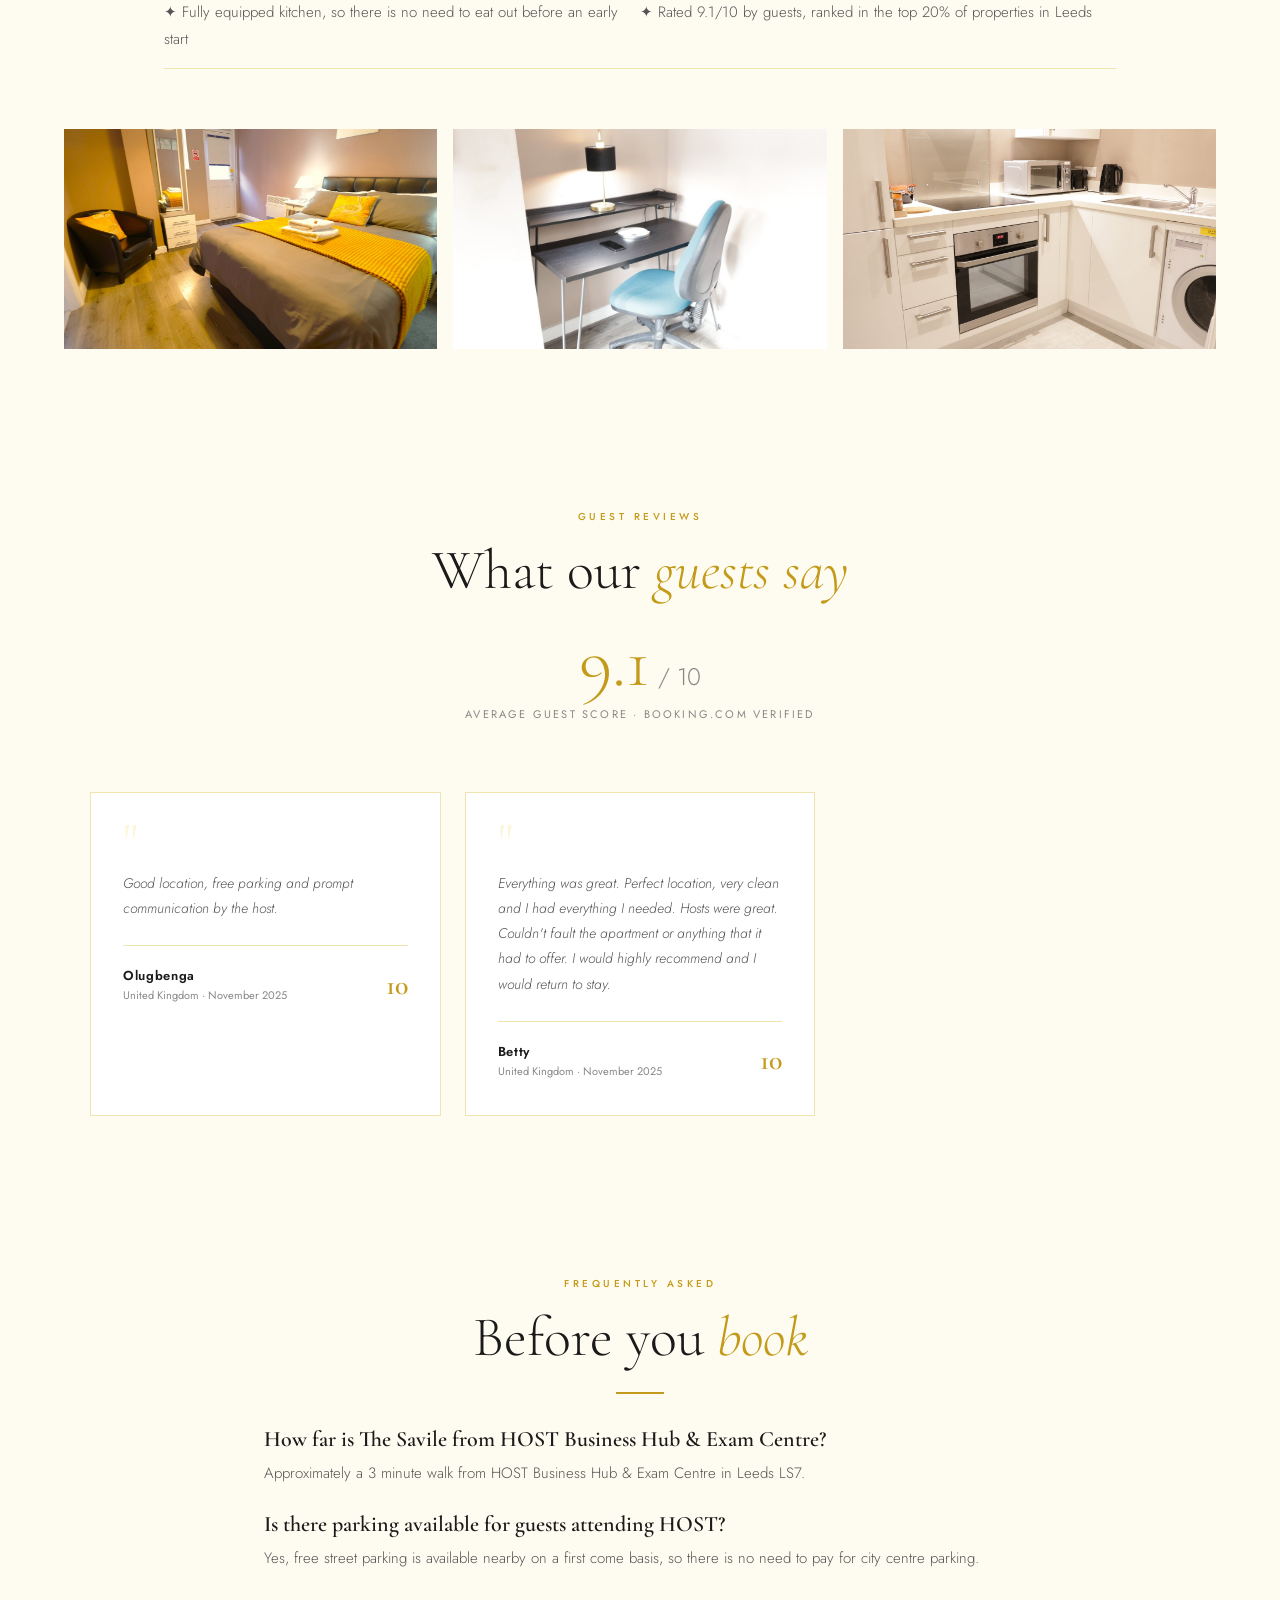
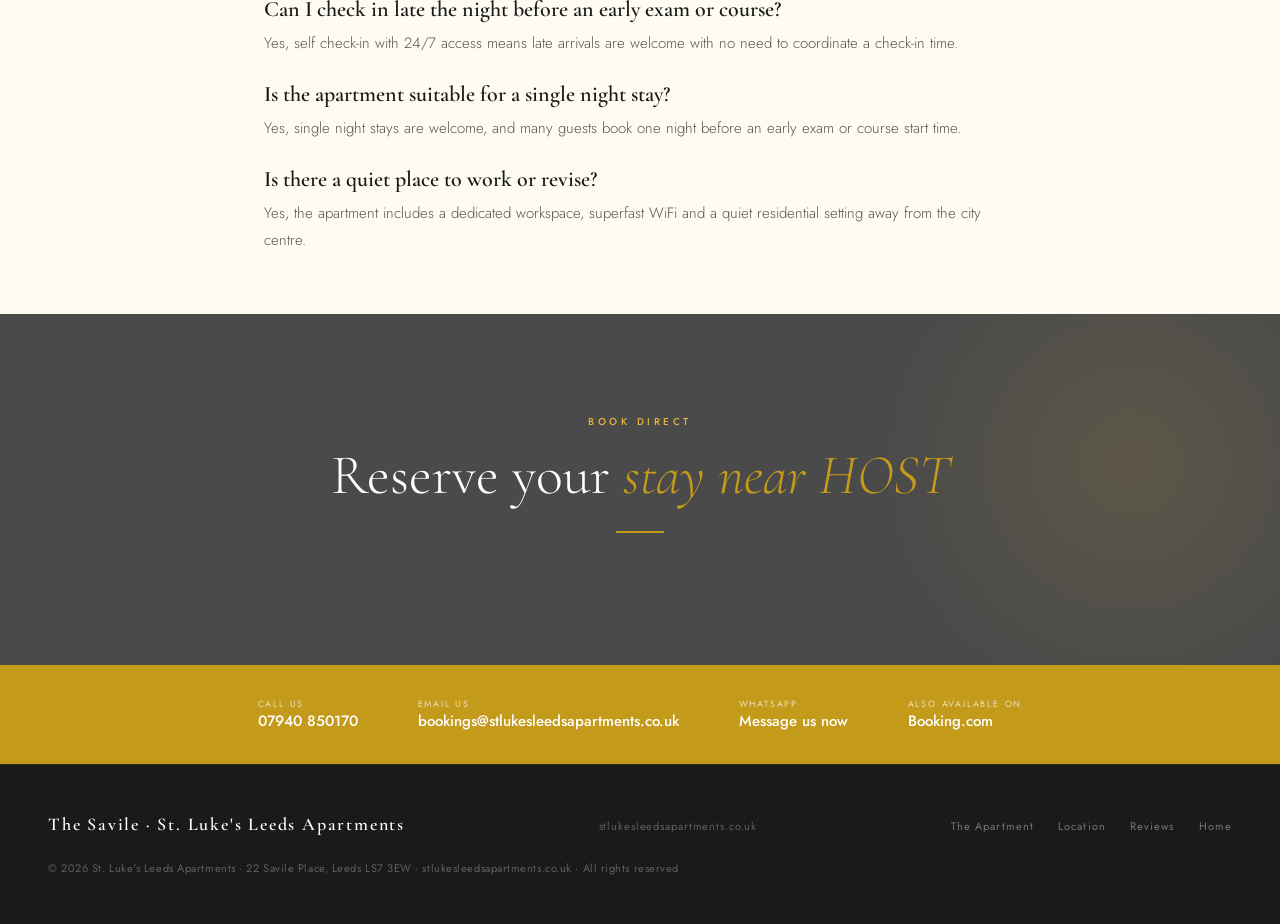
==== commit 3a99b00b: "Add files via upload" ====
--- a/host-leeds-accommodation.html
+++ b/host-leeds-accommodation.html
@@ -68,7 +68,7 @@
 
 <!-- RENOVATION NOTICE BANNER -->
 <div class="renovation-banner" id="renovationBanner">
-  <p>A quick note. Minor fitting-stage building work is underway on site until around 28 July. It is quiet, low-impact work, and it is why stays booked before 13 August receive a 15% discount. <a href="https://wa.me/447940850170">Message us on WhatsApp</a> any time if you have questions before booking.</p>
+  <p>A quick note. Building work is underway on site, currently expected to continue into September. It is quiet, low-impact work, and stays booked between 25 July and 11 September receive a 15% discount as a thank you. <a href="https://wa.me/447940850170">Message us on WhatsApp</a> any time if you have questions before booking.</p>
   <button class="renovation-banner-close" onclick="closeRenovationBanner()" aria-label="Close notice">&times;</button>
 </div>
 
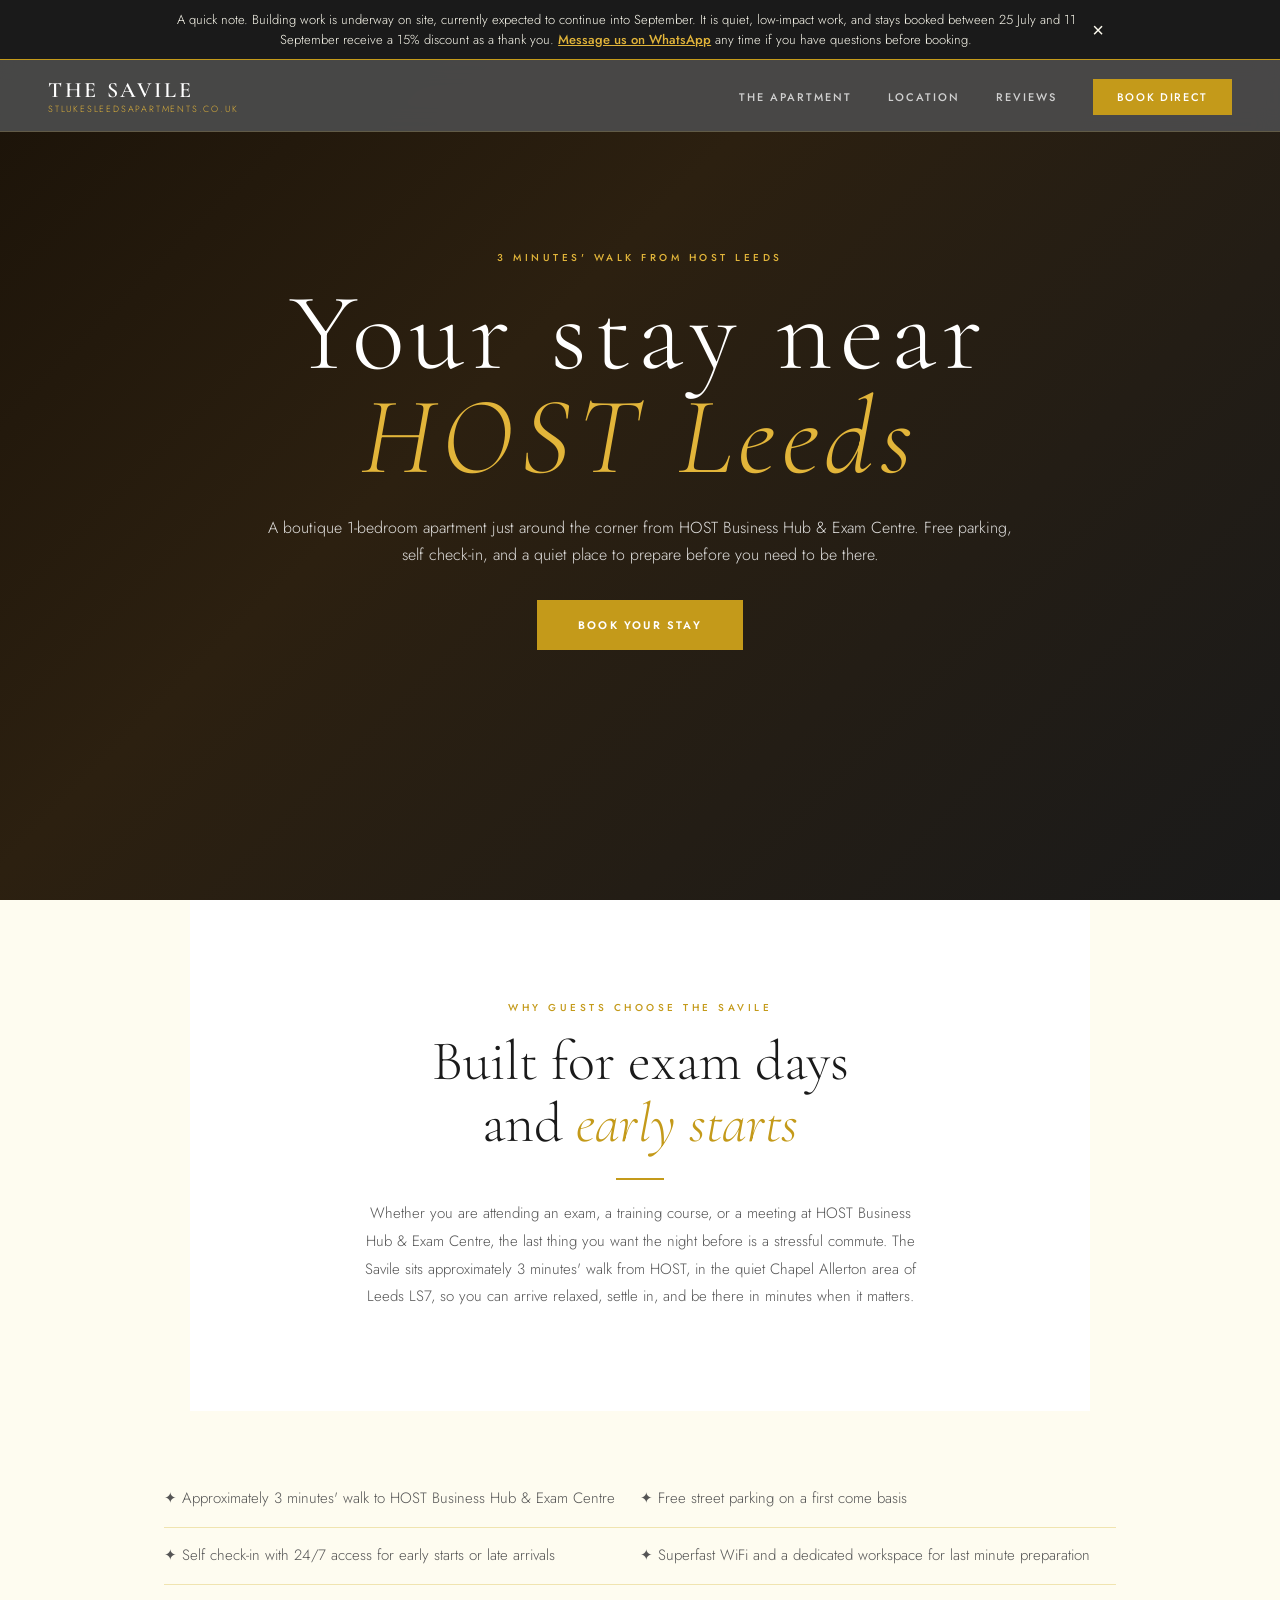
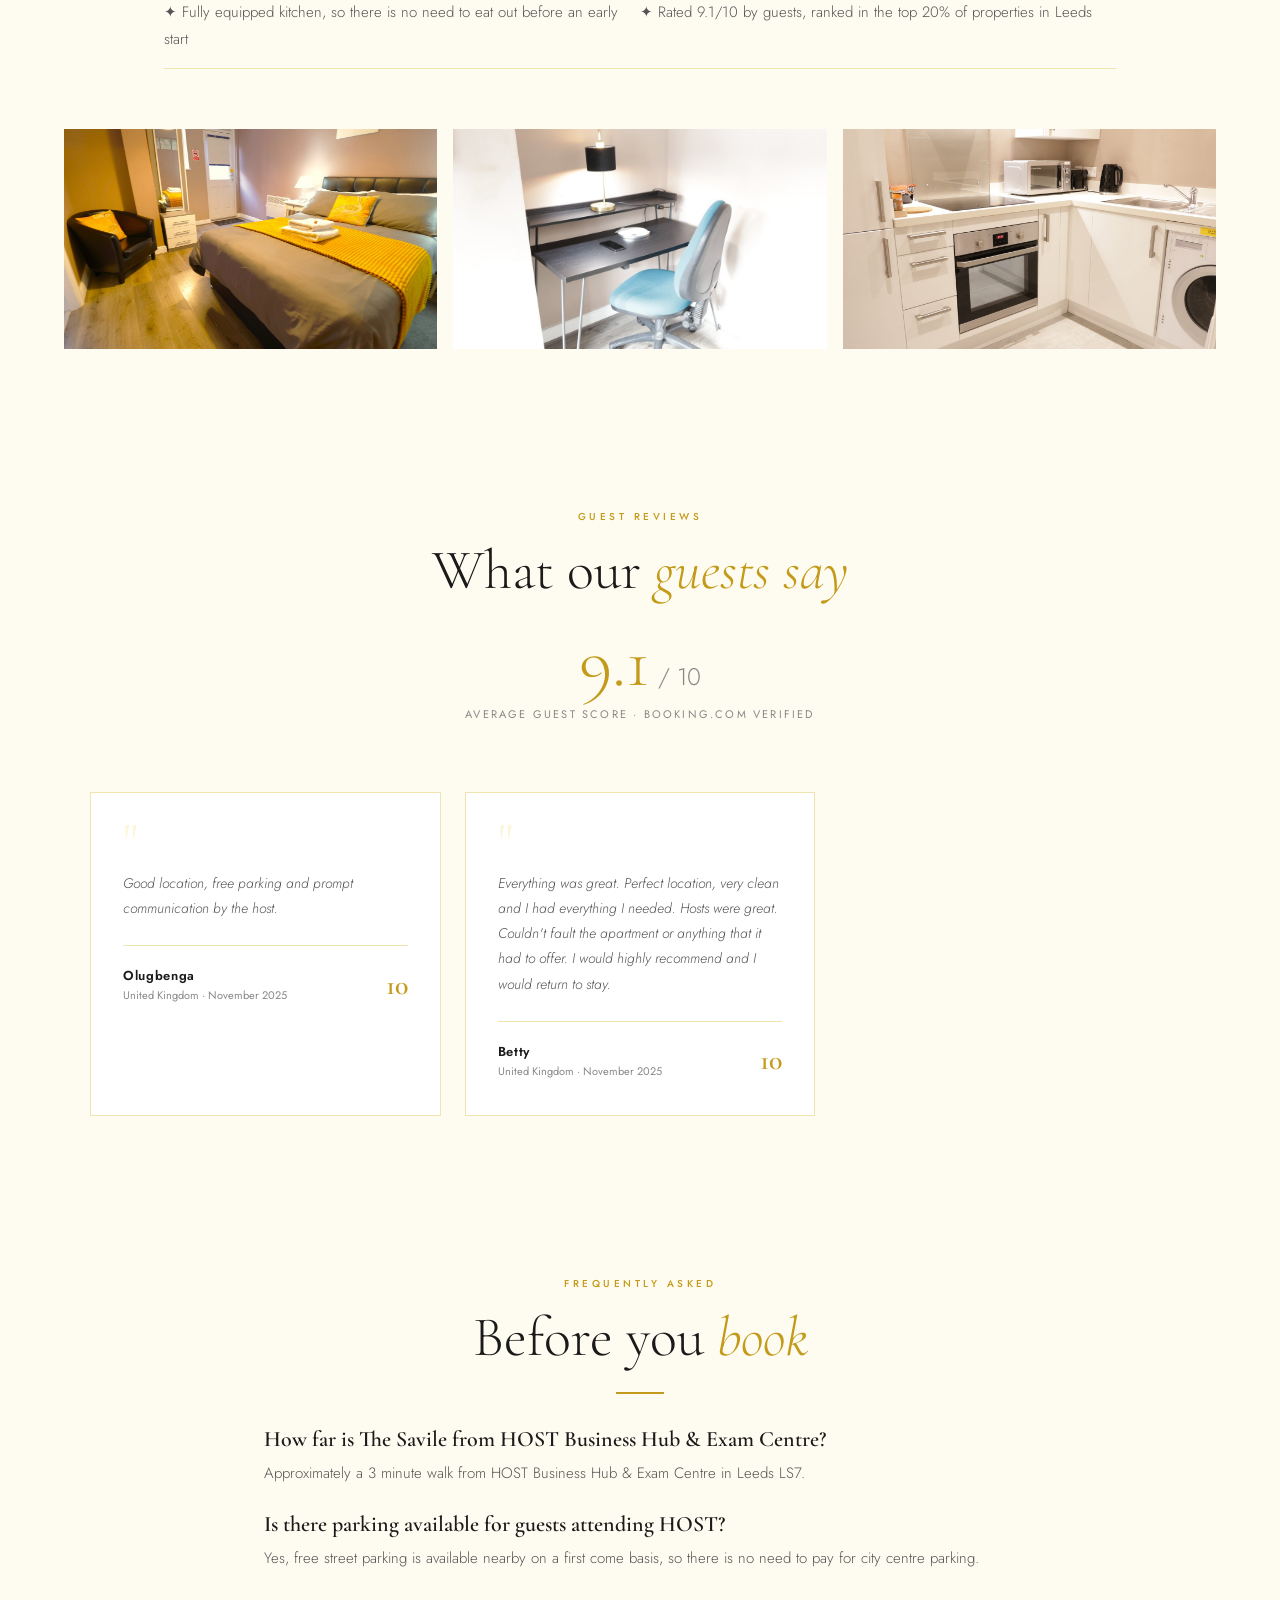
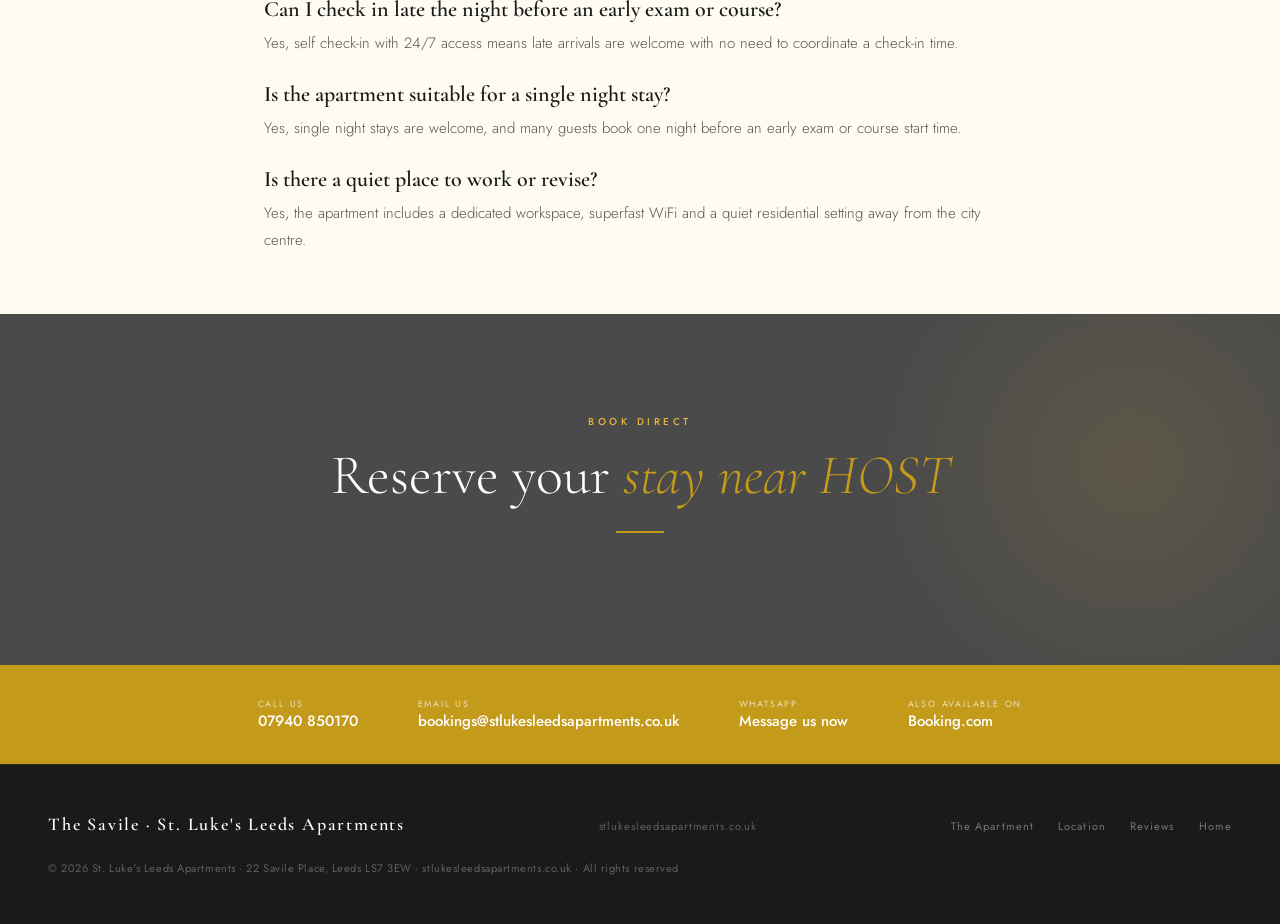
==== commit 416224f5: "Add files via upload" ====
--- a/host-leeds-accommodation.html
+++ b/host-leeds-accommodation.html
@@ -103,7 +103,7 @@
     <p class="section-eyebrow">Why Guests Choose The Savile</p>
     <h2 class="section-title">Built for exam days<br>and <em>early starts</em></h2>
     <div class="gold-rule" style="margin:20px auto;"></div>
-    <p class="section-body">Whether you are attending an exam, a training course, or a meeting at HOST Business Hub &amp; Exam Centre, the last thing you want the night before is a stressful commute. The Savile sits approximately 3 minutes' walk from HOST, in the quiet Chapel Allerton area of Leeds LS7, so you can arrive relaxed, settle in, and be there in minutes when it matters.</p>
+    <p class="section-body" style="margin:0 auto;">Whether you are attending an exam, a training course, or a meeting at HOST Business Hub &amp; Exam Centre, the last thing you want the night before is a stressful commute. The Savile sits approximately 3 minutes' walk from HOST, in the quiet Chapel Allerton area of Leeds LS7, so you can arrive relaxed, settle in, and be there in minutes when it matters.</p>
   </div>
 </div>
 
